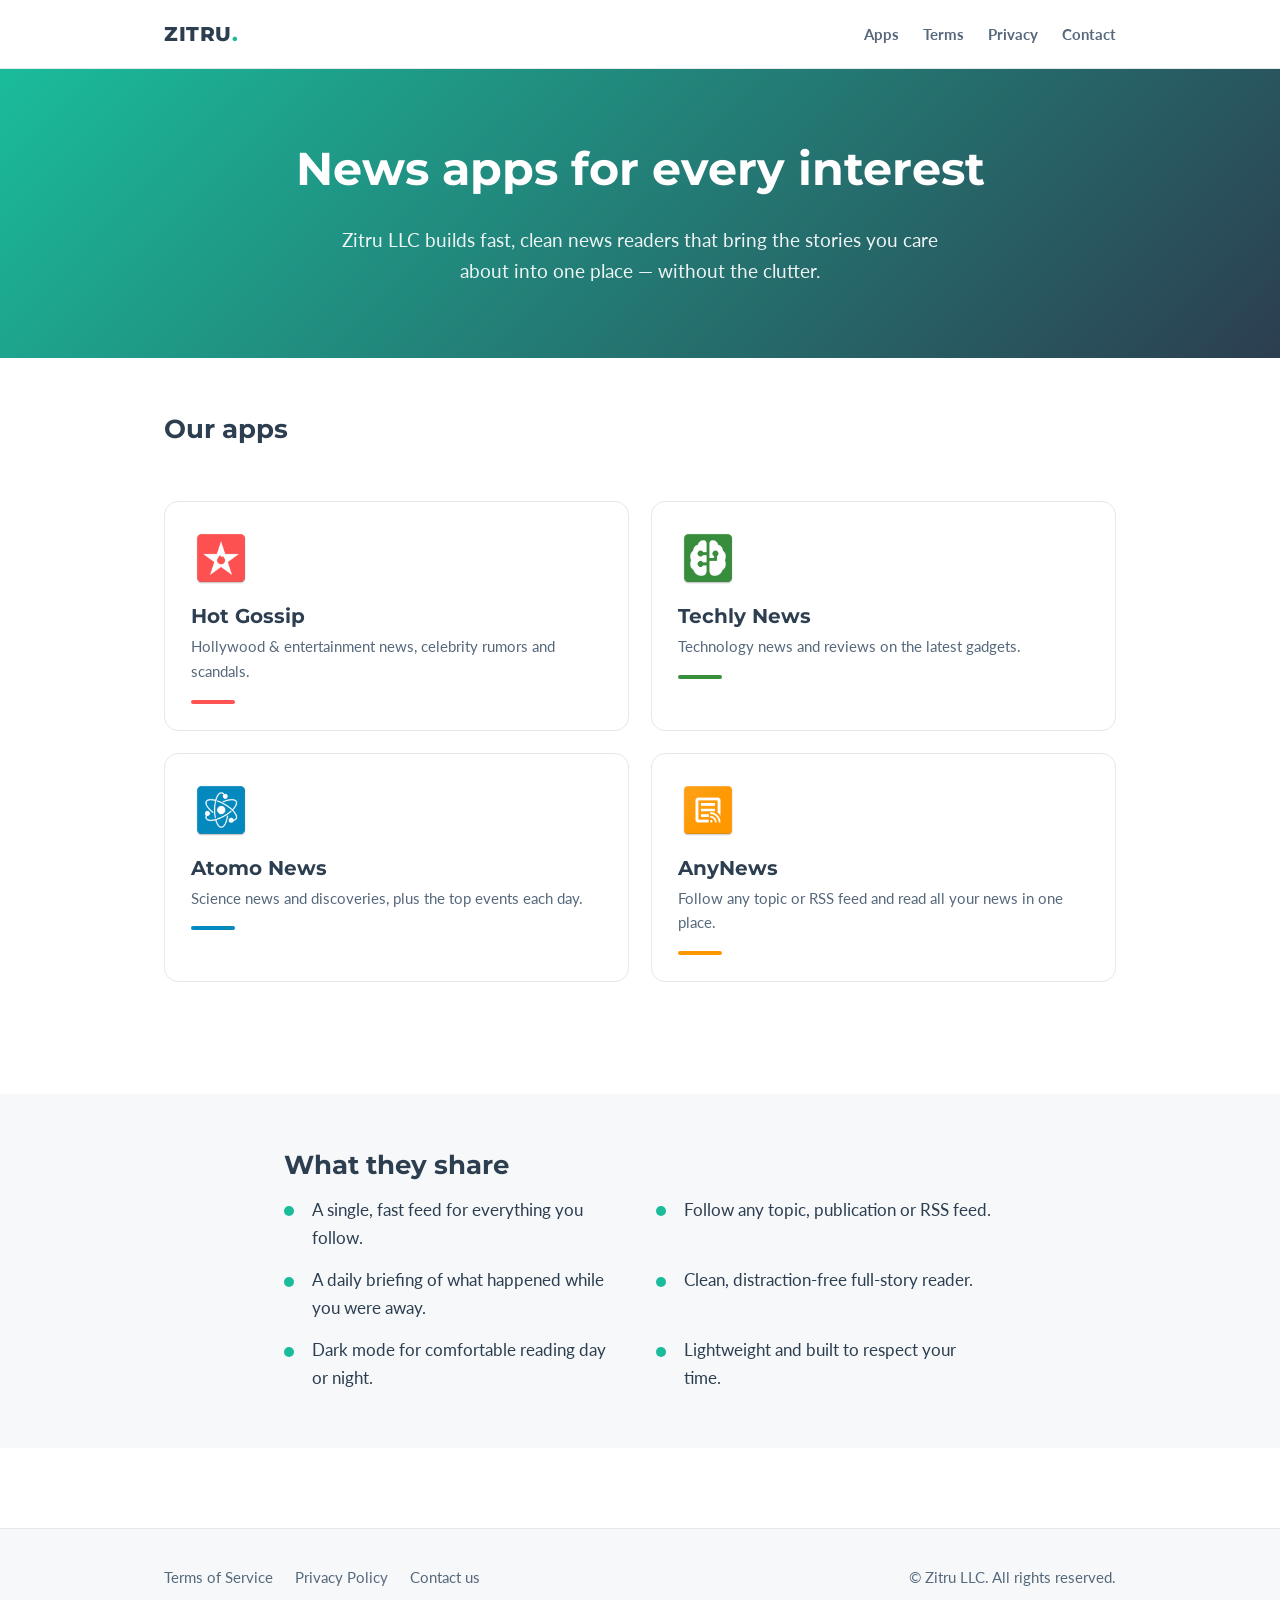
==== index.html @ 80b5d2d8 "Initial version" ====
<!doctype html>
<html lang="en">
<head>
<meta charset="utf-8">
<meta name="viewport" content="width=device-width, initial-scale=1">
<title>Zitru LLC — News apps for every interest</title>
<meta name="description" content="Zitru LLC builds fast, clean news reader apps for Android and iOS: Hot Gossip, Techly News, Atomo News and AnyNews.">
<meta property="og:title" content="Zitru LLC — News apps for every interest">
<meta property="og:description" content="Fast, clean news reader apps for Android and iOS.">
<meta property="og:type" content="website">
<link rel="icon" href="assets/icon-anynews.png">
<link rel="preconnect" href="https://fonts.googleapis.com">
<link rel="preconnect" href="https://fonts.gstatic.com" crossorigin>
<link href="https://fonts.googleapis.com/css2?family=Lato:wght@400;700&family=Montserrat:wght@700;800&display=swap" rel="stylesheet">
<link rel="stylesheet" href="style.css">
</head>
<body>

<header class="site-header">
  <div class="wrap">
    <a class="brand" href="index.html">ZITRU<span>.</span></a>
    <nav>
      <a href="#apps">Apps</a>
      <a href="terms.html">Terms</a>
      <a href="privacy.html">Privacy</a>
      <a href="mailto:about@relevanpress.com">Contact</a>
    </nav>
  </div>
</header>

<div class="hero center">
  <div class="wrap">
    <h1>News apps for every interest</h1>
    <p>Zitru LLC builds fast, clean news readers that bring the stories you care about into one place — without the clutter.</p>
  </div>
</div>

<section id="apps">
  <div class="wrap">
    <h2>Our apps</h2>
    <div class="grid">

      <a class="card" href="hot-gossip.html">
        <img src="assets/icon-hotgossip.png" alt="Hot Gossip icon">
        <h3>Hot Gossip</h3>
        <p>Hollywood &amp; entertainment news, celebrity rumors and scandals.</p>
        <span class="accent" style="background:#FF5252"></span>
      </a>

      <a class="card" href="techly-news.html">
        <img src="assets/icon-techly.png" alt="Techly News icon">
        <h3>Techly News</h3>
        <p>Technology news and reviews on the latest gadgets.</p>
        <span class="accent" style="background:#388E3C"></span>
      </a>

      <a class="card" href="atomo-news.html">
        <img src="assets/icon-atomo.png" alt="Atomo News icon">
        <h3>Atomo News</h3>
        <p>Science news and discoveries, plus the top events each day.</p>
        <span class="accent" style="background:#048ABF"></span>
      </a>

      <a class="card" href="anynews.html">
        <img src="assets/icon-anynews.png" alt="AnyNews icon">
        <h3>AnyNews</h3>
        <p>Follow any topic or RSS feed and read all your news in one place.</p>
        <span class="accent" style="background:#FF9800"></span>
      </a>

    </div>
  </div>
</section>

<section class="soft">
  <div class="wrap narrow">
    <h2>What they share</h2>
    <ul class="features">
      <li>A single, fast feed for everything you follow.</li>
      <li>Follow any topic, publication or RSS feed.</li>
      <li>A daily briefing of what happened while you were away.</li>
      <li>Clean, distraction-free full-story reader.</li>
      <li>Dark mode for comfortable reading day or night.</li>
      <li>Lightweight and built to respect your time.</li>
    </ul>
  </div>
</section>

<footer class="site-footer">
  <div class="wrap">
    <div>
      <a href="terms.html">Terms of Service</a>
      <a href="privacy.html">Privacy Policy</a>
      <a href="mailto:about@relevanpress.com">Contact us</a>
    </div>
    <div>&copy; Zitru LLC. All rights reserved.</div>
  </div>
</footer>

</body>
</html>
---- style.css ----
/* Zitru LLC — apps site. Brand palette taken from zitrullc.com */
:root {
  --brand: #1abc9c;
  --brand-dark: #16a085;
  --ink: #2c3e50;
  --ink-soft: #56687b;
  --bg: #ffffff;
  --bg-soft: #f6f8f9;
  --line: #e3e8ec;
  --radius: 14px;
}

* { box-sizing: border-box; }

body {
  margin: 0;
  font-family: "Lato", -apple-system, BlinkMacSystemFont, "Segoe UI", Roboto, "Helvetica Neue", Arial, sans-serif;
  font-size: 17px;
  line-height: 1.65;
  color: var(--ink);
  background: var(--bg);
  -webkit-font-smoothing: antialiased;
}

h1, h2, h3 {
  font-family: "Montserrat", -apple-system, BlinkMacSystemFont, "Segoe UI", Roboto, sans-serif;
  line-height: 1.2;
  margin: 0 0 .6em;
}

a { color: var(--brand-dark); }

.wrap { max-width: 1000px; margin: 0 auto; padding: 0 24px; }
.narrow { max-width: 760px; }

/* header / footer ------------------------------------------------ */
.site-header {
  border-bottom: 1px solid var(--line);
  background: #fff;
}
.site-header .wrap {
  display: flex; align-items: center; justify-content: space-between;
  gap: 16px; min-height: 68px;
}
.brand {
  font-family: "Montserrat", sans-serif; font-weight: 800; font-size: 20px;
  letter-spacing: .5px; color: var(--ink); text-decoration: none;
}
.brand span { color: var(--brand); }
.site-header nav a {
  margin-left: 20px; color: var(--ink-soft); text-decoration: none;
  font-size: 15px; font-weight: 700;
}
.site-header nav a:hover { color: var(--brand-dark); }

.site-footer {
  margin-top: 80px; padding: 36px 0; border-top: 1px solid var(--line);
  background: var(--bg-soft); color: var(--ink-soft); font-size: 15px;
}
.site-footer .wrap { display: flex; flex-wrap: wrap; gap: 12px 28px; justify-content: space-between; }
.site-footer a { color: var(--ink-soft); text-decoration: none; margin-right: 18px; }
.site-footer a:hover { color: var(--brand-dark); text-decoration: underline; }

/* hero ------------------------------------------------------------ */
.hero {
  background: linear-gradient(135deg, var(--brand) 0%, var(--ink) 100%);
  color: #fff; padding: 72px 0;
}
.hero h1 { font-size: clamp(30px, 5vw, 46px); }
.hero p { font-size: 19px; opacity: .92; max-width: 620px; margin: 0 auto; }
.hero.center { text-align: center; }

.app-hero { display: flex; align-items: center; gap: 48px; flex-wrap: wrap; }
.app-hero .copy { flex: 1 1 320px; }
.app-hero .shot { flex: 0 0 250px; margin: 0 auto; }
.app-hero .shot img {
  width: 100%; border-radius: 24px; display: block;
  box-shadow: 0 18px 50px rgba(0,0,0,.32);
}
.app-hero .icon {
  width: 76px; height: 76px; border-radius: 18px; display: block; margin-bottom: 18px;
  box-shadow: 0 6px 18px rgba(0,0,0,.25);
}
.app-hero h1 { font-size: clamp(28px, 4.5vw, 40px); }
.app-hero .tagline { font-size: 19px; opacity: .92; }

/* store buttons ---------------------------------------------------- */
.stores { display: flex; flex-wrap: wrap; gap: 12px; margin-top: 26px; }
.store-btn {
  display: inline-block; padding: 12px 22px; border-radius: 10px;
  background: #fff; color: var(--ink) !important; text-decoration: none;
  font-weight: 700; font-size: 15px; border: 1px solid rgba(0,0,0,.08);
}
.store-btn:hover { background: #f1f4f6; }

/* app grid --------------------------------------------------------- */
.grid {
  display: grid; gap: 22px; margin: 56px 0;
  grid-template-columns: repeat(auto-fit, minmax(320px, 1fr));
}
.card {
  display: block; padding: 26px; border: 1px solid var(--line); border-radius: var(--radius);
  text-decoration: none; color: inherit; background: #fff; transition: .15s ease;
}
.card:hover { transform: translateY(-3px); box-shadow: 0 12px 28px rgba(44,62,80,.12); border-color: transparent; }
.card img { width: 60px; height: 60px; border-radius: 14px; display: block; margin-bottom: 16px; }
.card h3 { margin-bottom: .3em; font-size: 20px; }
.card p { margin: 0; color: var(--ink-soft); font-size: 15px; }
.card .accent { display: block; height: 4px; width: 44px; border-radius: 4px; margin-top: 16px; background: var(--brand); }

/* content sections -------------------------------------------------- */
section { padding: 56px 0; }
section.soft { background: var(--bg-soft); }
.features { list-style: none; padding: 0; margin: 0; display: grid; gap: 14px 32px;
  grid-template-columns: repeat(auto-fit, minmax(280px, 1fr)); }
.features li { padding-left: 28px; position: relative; }
.features li::before {
  content: ""; position: absolute; left: 0; top: .62em; width: 10px; height: 10px;
  border-radius: 50%; background: var(--brand);
}

/* legal pages -------------------------------------------------------- */
.legal { padding: 56px 0 0; }
.legal h1 { font-size: 34px; }
.legal h2 { font-size: 22px; margin-top: 2em; }
.legal ol { padding-left: 1.4em; }
.legal ol li { margin-bottom: .6em; }
.legal .meta { color: var(--ink-soft); font-size: 15px; margin-bottom: 2.5em; }
.legal .apps { background: var(--bg-soft); border-left: 4px solid var(--brand);
  padding: 16px 20px; border-radius: 0 8px 8px 0; font-size: 16px; }

@media (max-width: 640px) {
  .hero { padding: 48px 0; }
  .site-header .wrap { flex-direction: column; align-items: flex-start; padding-top: 14px; padding-bottom: 14px; }
  .site-header nav a { margin: 0 18px 0 0; }
}
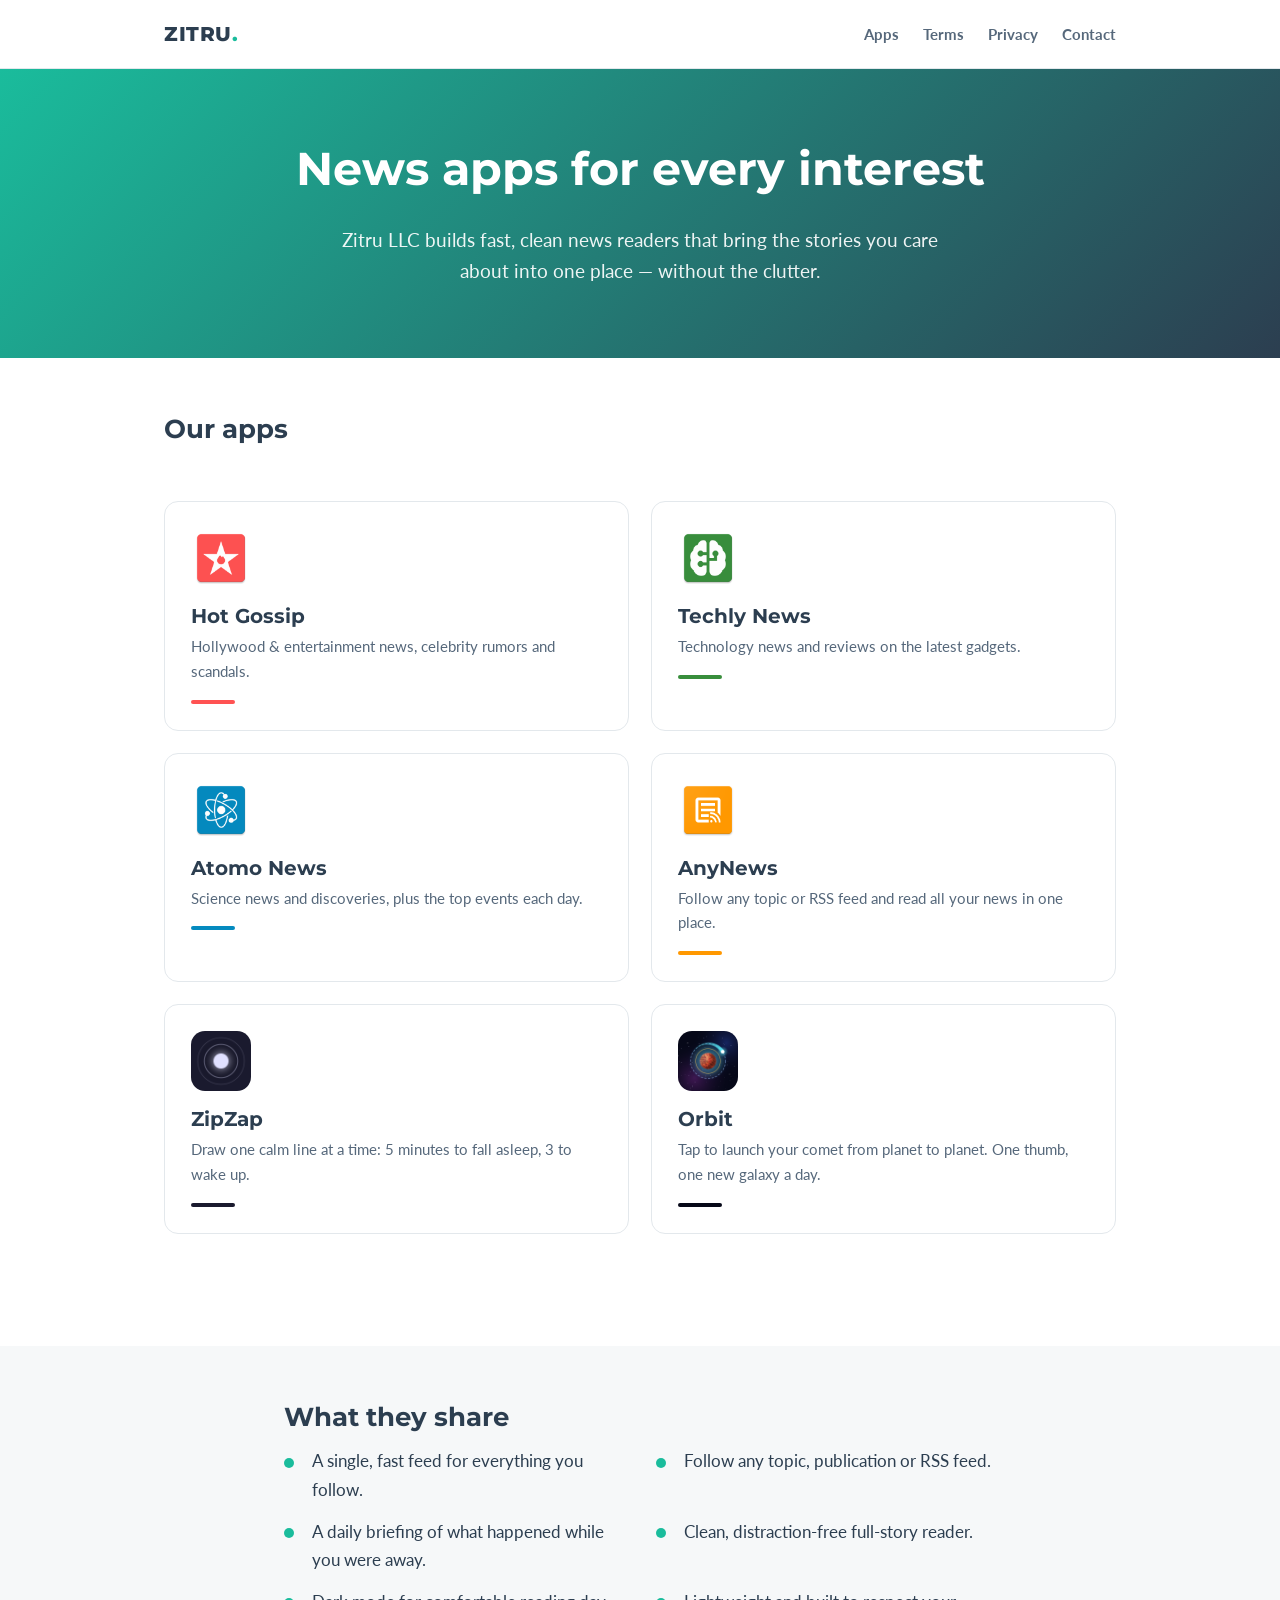
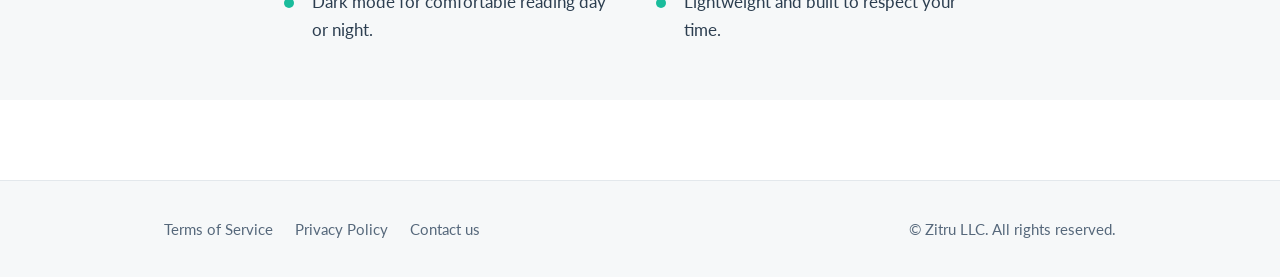
==== commit 900ed82a: "Add ZipZap and Orbit pages, list them in Terms and Privacy Rewrite the privacy policy to cover the S" ====
--- a/index.html
+++ b/index.html
@@ -68,6 +68,20 @@
         <span class="accent" style="background:#FF9800"></span>
       </a>
 
+      <a class="card" href="zipzap.html">
+        <img src="assets/icon-zipzap.png" alt="ZipZap icon">
+        <h3>ZipZap</h3>
+        <p>Draw one calm line at a time: 5 minutes to fall asleep, 3 to wake up.</p>
+        <span class="accent" style="background:#1A1A2E"></span>
+      </a>
+
+      <a class="card" href="orbit.html">
+        <img src="assets/icon-orbit.png" alt="Orbit icon">
+        <h3>Orbit</h3>
+        <p>Tap to launch your comet from planet to planet. One thumb, one new galaxy a day.</p>
+        <span class="accent" style="background:#060818"></span>
+      </a>
+
     </div>
   </div>
 </section>
--- a/style.css
+++ b/style.css
@@ -123,8 +123,9 @@
 .legal { padding: 56px 0 0; }
 .legal h1 { font-size: 34px; }
 .legal h2 { font-size: 22px; margin-top: 2em; }
-.legal ol { padding-left: 1.4em; }
-.legal ol li { margin-bottom: .6em; }
+.legal ol, .legal ul { padding-left: 1.4em; }
+.legal ol li, .legal ul li { margin-bottom: .6em; }
+.legal h3 { font-size: 18px; margin-top: 1.5em; }
 .legal .meta { color: var(--ink-soft); font-size: 15px; margin-bottom: 2.5em; }
 .legal .apps { background: var(--bg-soft); border-left: 4px solid var(--brand);
   padding: 16px 20px; border-radius: 0 8px 8px 0; font-size: 16px; }
